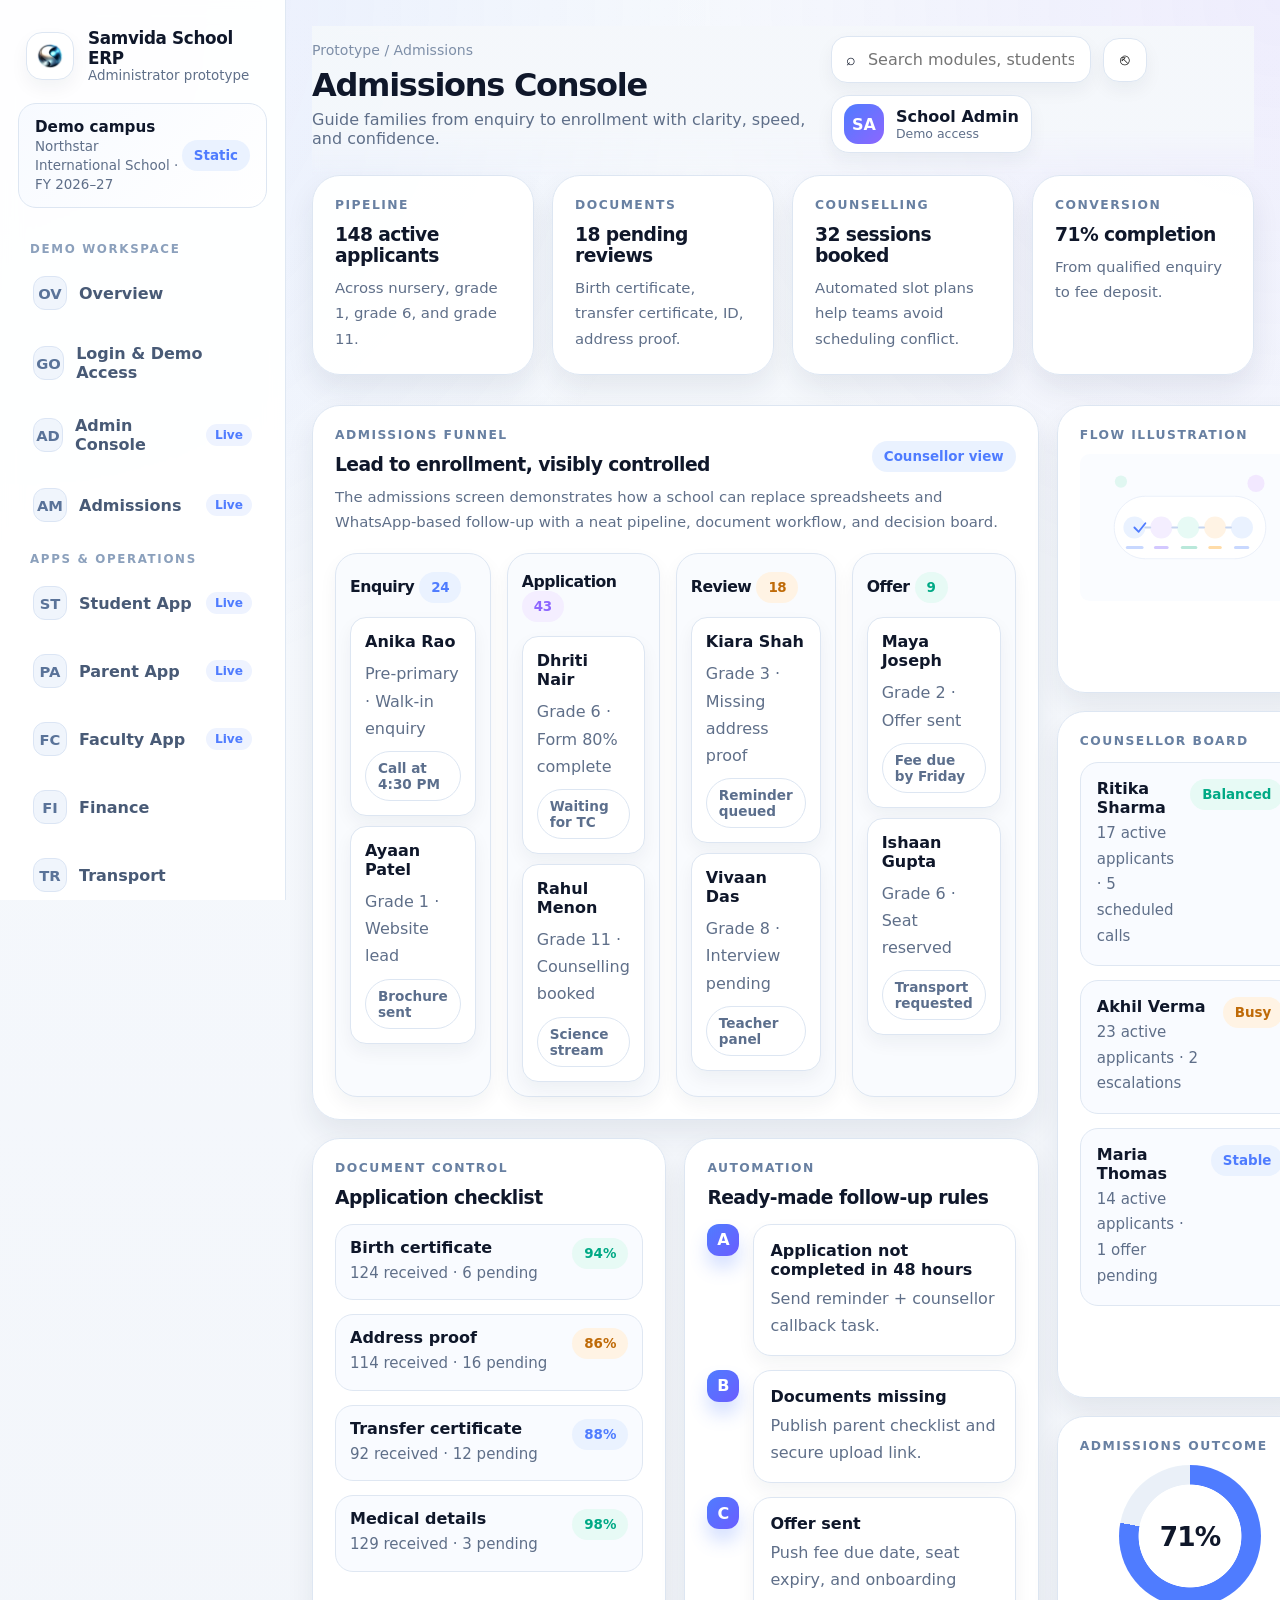
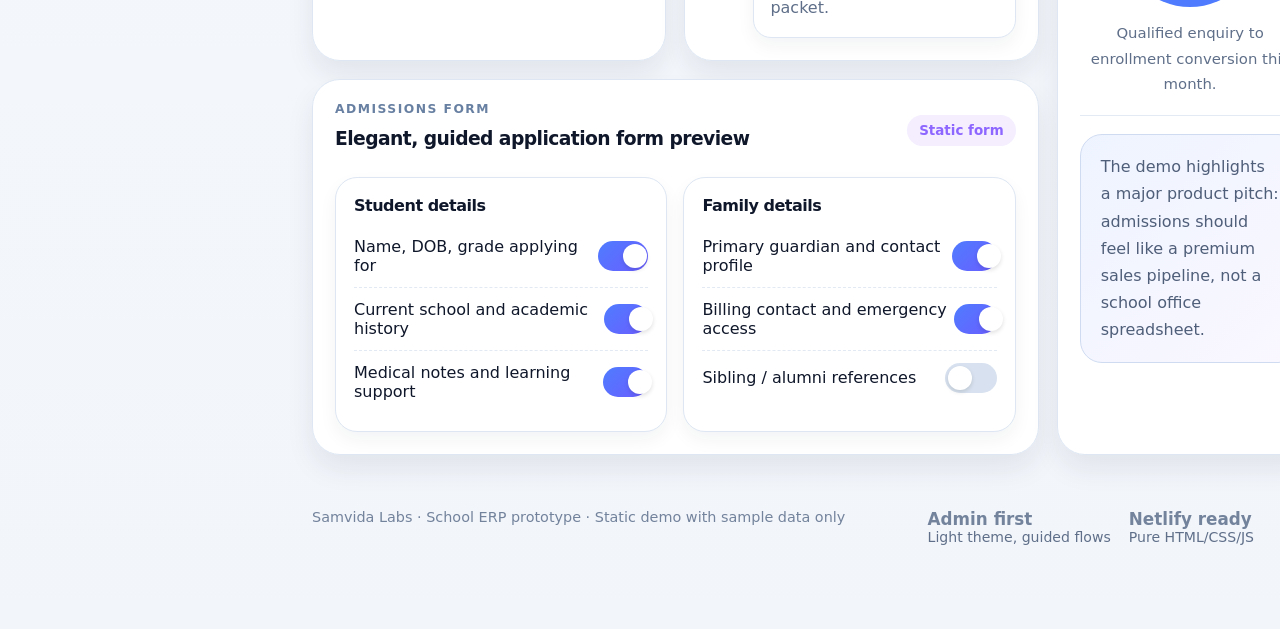
==== mgmt-erp/admissions/index.html @ dbdf5bf3 "Prototype Pilot" ====
<!doctype html>
<html lang="en">
<head>
  <meta charset="utf-8">
  <meta name="viewport" content="width=device-width,initial-scale=1">
  <title>Admissions Console · Samvida School ERP Cloud</title>
  <meta name="description" content="Static ERP prototype for school management by Samvida Labs.">
  <link rel="icon" href="../assets/img/samvida-logo.png">
  <link rel="stylesheet" href="../assets/css/styles.css">
</head>
<body>
  <div class="admin-shell">
    
    <aside class="sidebar">
      <a class="brand-lockup" href="../index.html">
        <img src="../assets/img/samvida-logo.png" alt="Samvida Labs logo">
        <div>
          <div class="brand-title">Samvida School ERP</div>
          <div class="brand-subtitle">Administrator prototype</div>
        </div>
      </a>
      <div class="workspace-switcher">
        <div>
          <strong>Demo campus</strong>
          <span>Northstar International School · FY 2026–27</span>
        </div>
        <span class="status blue">Static</span>
      </div>
      <div class="nav-label">Demo workspace</div><div class="nav-group"><a class="nav-link" href="../index.html" data-nav-path="/index.html">
                  <span style="display:flex;align-items:center;gap:12px"><span class="nav-icon">OV</span><span>Overview</span></span>
                  
                </a><a class="nav-link" href="../login/" data-nav-path="/login/">
                  <span style="display:flex;align-items:center;gap:12px"><span class="nav-icon">GO</span><span>Login & Demo Access</span></span>
                  
                </a><a class="nav-link" href="../console/" data-nav-path="/console/">
                  <span style="display:flex;align-items:center;gap:12px"><span class="nav-icon">AD</span><span>Admin Console</span></span>
                  <span class="nav-badge">Live</span>
                </a><a class="nav-link" href="../admissions/" data-nav-path="/admissions/">
                  <span style="display:flex;align-items:center;gap:12px"><span class="nav-icon">AM</span><span>Admissions</span></span>
                  <span class="nav-badge">Live</span>
                </a></div><div class="nav-label">Apps & operations</div><div class="nav-group"><a class="nav-link" href="../students/" data-nav-path="/students/">
                  <span style="display:flex;align-items:center;gap:12px"><span class="nav-icon">ST</span><span>Student App</span></span>
                  <span class="nav-badge">Live</span>
                </a><a class="nav-link" href="../parents/" data-nav-path="/parents/">
                  <span style="display:flex;align-items:center;gap:12px"><span class="nav-icon">PA</span><span>Parent App</span></span>
                  <span class="nav-badge">Live</span>
                </a><a class="nav-link" href="../faculty/" data-nav-path="/faculty/">
                  <span style="display:flex;align-items:center;gap:12px"><span class="nav-icon">FC</span><span>Faculty App</span></span>
                  <span class="nav-badge">Live</span>
                </a><a class="nav-link" href="../finance/" data-nav-path="/finance/">
                  <span style="display:flex;align-items:center;gap:12px"><span class="nav-icon">FI</span><span>Finance</span></span>
                  
                </a><a class="nav-link" href="../transport/" data-nav-path="/transport/">
                  <span style="display:flex;align-items:center;gap:12px"><span class="nav-icon">TR</span><span>Transport</span></span>
                  
                </a><a class="nav-link" href="../communications/" data-nav-path="/communications/">
                  <span style="display:flex;align-items:center;gap:12px"><span class="nav-icon">CM</span><span>Communications</span></span>
                  
                </a><a class="nav-link" href="../reports/" data-nav-path="/reports/">
                  <span style="display:flex;align-items:center;gap:12px"><span class="nav-icon">RP</span><span>Reports</span></span>
                  
                </a></div><div class="nav-label">Administration</div><div class="nav-group"><a class="nav-link" href="../settings/" data-nav-path="/settings/">
                  <span style="display:flex;align-items:center;gap:12px"><span class="nav-icon">CF</span><span>Settings</span></span>
                  
                </a><a class="nav-link" href="../fault-desk/" data-nav-path="/fault-desk/">
                  <span style="display:flex;align-items:center;gap:12px"><span class="nav-icon">FD</span><span>Fault Desk</span></span>
                  
                </a><a class="nav-link" href="../sitemap/" data-nav-path="/sitemap/">
                  <span style="display:flex;align-items:center;gap:12px"><span class="nav-icon">SM</span><span>Sitemap</span></span>
                  
                </a></div>
    </aside>
    
    <main class="main">
      
    <div class="toolbar">
      <div>
        <div class="breadcrumbs">Prototype / Admissions</div>
        <h1>Admissions Console</h1>
        <p>Guide families from enquiry to enrollment with clarity, speed, and confidence.</p>
      </div>
      <div class="toolbar-actions">
        <div class="search">
          <span>⌕</span>
          <input type="text" placeholder="Search modules, students, routes, settings…">
        </div>
        <button class="icon-btn" aria-label="Notifications">⎋</button>
        <div class="user-chip">
          <div class="avatar">SA</div>
          <div>
            <strong>School Admin</strong>
            <div class="xsmall muted">Demo access</div>
          </div>
        </div>
        </div>
    </div>
    
      
<section class="cards-4">
  <div class="card"><div class="eyebrow">Pipeline</div><h3>148 active applicants</h3><p class="note">Across nursery, grade 1, grade 6, and grade 11.</p></div>
  <div class="card purple"><div class="eyebrow">Documents</div><h3>18 pending reviews</h3><p class="note">Birth certificate, transfer certificate, ID, address proof.</p></div>
  <div class="card green"><div class="eyebrow">Counselling</div><h3>32 sessions booked</h3><p class="note">Automated slot plans help teams avoid scheduling conflict.</p></div>
  <div class="card amber"><div class="eyebrow">Conversion</div><h3>71% completion</h3><p class="note">From qualified enquiry to fee deposit.</p></div>
</section>

<section class="section layout-grid">
  <div class="stack">
    <div class="card">
      <div class="row">
        <div>
          <div class="eyebrow">Admissions funnel</div>
          <h3>Lead to enrollment, visibly controlled</h3>
        </div>
        <span class="status blue">Counsellor view</span>
      </div>
      <p class="note">The admissions screen demonstrates how a school can replace spreadsheets and WhatsApp-based follow-up with a neat pipeline, document workflow, and decision board.</p>
      <div class="kanban" style="margin-top:18px">
        <div class="kanban-col">
          <h4>Enquiry <span class="status blue">24</span></h4>
          <div class="kanban-card"><strong>Anika Rao</strong><p>Pre-primary · Walk-in enquiry</p><span class="chip">Call at 4:30 PM</span></div>
          <div class="kanban-card"><strong>Ayaan Patel</strong><p>Grade 1 · Website lead</p><span class="chip">Brochure sent</span></div>
        </div>
        <div class="kanban-col">
          <h4>Application <span class="status purple">43</span></h4>
          <div class="kanban-card"><strong>Dhriti Nair</strong><p>Grade 6 · Form 80% complete</p><span class="chip">Waiting for TC</span></div>
          <div class="kanban-card"><strong>Rahul Menon</strong><p>Grade 11 · Counselling booked</p><span class="chip">Science stream</span></div>
        </div>
        <div class="kanban-col">
          <h4>Review <span class="status amber">18</span></h4>
          <div class="kanban-card"><strong>Kiara Shah</strong><p>Grade 3 · Missing address proof</p><span class="chip">Reminder queued</span></div>
          <div class="kanban-card"><strong>Vivaan Das</strong><p>Grade 8 · Interview pending</p><span class="chip">Teacher panel</span></div>
        </div>
        <div class="kanban-col">
          <h4>Offer <span class="status green">9</span></h4>
          <div class="kanban-card"><strong>Maya Joseph</strong><p>Grade 2 · Offer sent</p><span class="chip">Fee due by Friday</span></div>
          <div class="kanban-card"><strong>Ishaan Gupta</strong><p>Grade 6 · Seat reserved</p><span class="chip">Transport requested</span></div>
        </div>
      </div>
    </div>

    <div class="cards-2">
      <div class="card">
        <div class="eyebrow">Document control</div>
        <h3>Application checklist</h3>
        <div class="list" style="margin-top:16px">
          <div class="list-item compact"><div><strong>Birth certificate</strong><p>124 received · 6 pending</p></div><span class="status green">94%</span></div>
          <div class="list-item compact"><div><strong>Address proof</strong><p>114 received · 16 pending</p></div><span class="status amber">86%</span></div>
          <div class="list-item compact"><div><strong>Transfer certificate</strong><p>92 received · 12 pending</p></div><span class="status blue">88%</span></div>
          <div class="list-item compact"><div><strong>Medical details</strong><p>129 received · 3 pending</p></div><span class="status green">98%</span></div>
        </div>
      </div>
      <div class="card green">
        <div class="eyebrow">Automation</div>
        <h3>Ready-made follow-up rules</h3>
        <div class="timeline" style="margin-top:16px">
          <div class="timeline-step"><div class="pin">A</div><div class="body"><strong>Application not completed in 48 hours</strong><p>Send reminder + counsellor callback task.</p></div></div>
          <div class="timeline-step"><div class="pin">B</div><div class="body"><strong>Documents missing</strong><p>Publish parent checklist and secure upload link.</p></div></div>
          <div class="timeline-step"><div class="pin">C</div><div class="body"><strong>Offer sent</strong><p>Push fee due date, seat expiry, and onboarding packet.</p></div></div>
        </div>
      </div>
    </div>

    <div class="card">
      <div class="row"><div><div class="eyebrow">Admissions form</div><h3>Elegant, guided application form preview</h3></div><span class="status purple">Static form</span></div>
      <div class="config-grid" style="margin-top:18px">
        <div class="config-card">
          <h4>Student details</h4>
          <div class="toggle-row"><span>Name, DOB, grade applying for</span><span class="toggle on"></span></div>
          <div class="toggle-row"><span>Current school and academic history</span><span class="toggle on"></span></div>
          <div class="toggle-row"><span>Medical notes and learning support</span><span class="toggle on"></span></div>
        </div>
        <div class="config-card">
          <h4>Family details</h4>
          <div class="toggle-row"><span>Primary guardian and contact profile</span><span class="toggle on"></span></div>
          <div class="toggle-row"><span>Billing contact and emergency access</span><span class="toggle on"></span></div>
          <div class="toggle-row"><span>Sibling / alumni references</span><span class="toggle"></span></div>
        </div>
      </div>
    </div>
  </div>

  <div class="right-stack">
    <div class="card">
      <div class="eyebrow">Flow illustration</div>
      <img src="../assets/img/admissions-flow.svg" alt="Admissions flow illustration">
    </div>
    <div class="card">
      <div class="eyebrow">Counsellor board</div>
      <div class="list" style="margin-top:14px">
        <div class="list-item"><div><strong>Ritika Sharma</strong><p>17 active applicants · 5 scheduled calls</p></div><span class="status green">Balanced</span></div>
        <div class="list-item"><div><strong>Akhil Verma</strong><p>23 active applicants · 2 escalations</p></div><span class="status amber">Busy</span></div>
        <div class="list-item"><div><strong>Maria Thomas</strong><p>14 active applicants · 1 offer pending</p></div><span class="status blue">Stable</span></div>
      </div>
    </div>
    <div class="card">
      <div class="eyebrow">Admissions outcome</div>
      <div class="ring"><div class="inner">71%</div></div>
      <p class="note" style="text-align:center;margin-top:14px">Qualified enquiry to enrollment conversion this month.</p>
      <div class="divider"></div>
      <div class="callout">The demo highlights a major product pitch: admissions should feel like a premium sales pipeline, not a school office spreadsheet.</div>
    </div>
  </div>
</section>

      <div class="footer">
        <div>Samvida Labs · School ERP prototype · Static demo with sample data only</div>
        <div class="inline-stats">
          <div class="inline-stat"><strong>Admin first</strong><span>Light theme, guided flows</span></div>
          <div class="inline-stat"><strong>Netlify ready</strong><span>Pure HTML/CSS/JS</span></div>
        </div>
      </div>
    </main>
  </div>
  <script src="../assets/js/app.js"></script>
</body>
</html>
---- mgmt-erp/assets/css/styles.css ----
:root{
  --bg: #f4f7fb;
  --panel: rgba(255,255,255,0.94);
  --panel-solid: #ffffff;
  --panel-alt: #f8fbff;
  --text: #0f172a;
  --muted: #5f6f89;
  --line: #dde6f2;
  --line-strong: #cfd9e7;
  --blue: #4f7cff;
  --blue-soft: #eaf2ff;
  --violet: #8d66ff;
  --violet-soft: #f4eeff;
  --teal: #00a985;
  --teal-soft: #e7faf5;
  --amber: #f59e0b;
  --amber-soft: #fff3e4;
  --rose: #f43f5e;
  --rose-soft: #ffe7ee;
  --shadow-lg: 0 24px 56px rgba(23,36,66,0.12);
  --shadow-md: 0 14px 28px rgba(23,36,66,0.08);
  --shadow-sm: 0 8px 18px rgba(23,36,66,0.05);
  --radius-xl: 28px;
  --radius-lg: 22px;
  --radius-md: 16px;
  --radius-sm: 12px;
  --max: 1440px;
  --sidebar: 286px;
}

*{box-sizing:border-box}
html{scroll-behavior:smooth}
body{
  margin:0;
  font-family: Inter, ui-sans-serif, system-ui, -apple-system, BlinkMacSystemFont, "Segoe UI", sans-serif;
  background:
    radial-gradient(circle at top left, rgba(79,124,255,0.10), transparent 28%),
    radial-gradient(circle at top right, rgba(141,102,255,0.08), transparent 24%),
    linear-gradient(180deg, #f6f9fd 0%, #f2f5fa 100%);
  color: var(--text);
  min-height:100vh;
}
a{color:inherit;text-decoration:none}
img{max-width:100%;display:block}
button,input,select,textarea{font:inherit}
button{cursor:pointer}

.demo-badge{
  display:inline-flex;align-items:center;gap:10px;padding:10px 16px;border-radius:999px;
  background:rgba(255,255,255,0.74); border:1px solid rgba(207,217,231,0.8); color:var(--muted);
  box-shadow: var(--shadow-sm); backdrop-filter: blur(8px);
}
.demo-badge .dot{width:10px;height:10px;border-radius:999px;background:linear-gradient(135deg,var(--teal),#55d3b7);box-shadow:0 0 0 6px rgba(0,169,133,0.12)}

.page-wrap{max-width:var(--max);margin:0 auto;padding:32px 26px 80px}
.page-wrap.narrow{max-width:1180px}
.top-nav{
  display:flex; align-items:center; justify-content:space-between; gap:20px; padding:16px 0 28px;
}
.brand-lockup{display:flex;align-items:center;gap:14px}
.brand-lockup img{width:52px;height:52px;object-fit:contain;border-radius:16px;background:white;padding:8px;box-shadow:var(--shadow-sm);border:1px solid var(--line)}
.brand-title{font-size:1.05rem;font-weight:800;letter-spacing:-0.02em}
.brand-subtitle{font-size:0.84rem;color:var(--muted)}
.top-actions{display:flex;align-items:center;gap:12px;flex-wrap:wrap}
.pill-link{
  padding:11px 16px;border-radius:999px;background:rgba(255,255,255,0.84);
  border:1px solid var(--line); color:var(--muted); font-weight:600; transition:all .2s ease;
}
.pill-link:hover{border-color:#bed0ee; color:var(--text); transform:translateY(-1px)}
.cta{
  padding:12px 18px;border-radius:999px;border:none;color:white;font-weight:700;
  background:linear-gradient(135deg,var(--blue),#6a5cff); box-shadow:0 14px 28px rgba(79,124,255,0.26);
}
.cta.alt{background:white;color:var(--text);border:1px solid var(--line);box-shadow:none}
.cta.soft{background:linear-gradient(135deg,#eaf2ff,#f4eeff);color:var(--text);box-shadow:none;border:1px solid #d8e1ef}
.cta:hover{transform:translateY(-1px)}

.hero-grid{display:grid;grid-template-columns:1.1fr .9fr;gap:28px;align-items:stretch}
.hero-card{
  background:linear-gradient(180deg, rgba(255,255,255,0.98), rgba(248,251,255,0.96));
  border:1px solid rgba(221,230,242,0.92); border-radius:36px; box-shadow:var(--shadow-lg); padding:34px;
  position:relative; overflow:hidden;
}
.hero-card::after{
  content:""; position:absolute; inset:auto -80px -80px auto; width:220px; height:220px; border-radius:999px;
  background:radial-gradient(circle, rgba(79,124,255,0.10), transparent 70%);
}
.hero-card h1{font-size:clamp(2.15rem,4vw,4rem); line-height:1.02; margin:16px 0 18px; letter-spacing:-0.045em}
.hero-card p{font-size:1.08rem; line-height:1.72; color:#40506b; max-width:64ch; margin:0 0 22px}
.hero-meta{display:flex; gap:12px; flex-wrap:wrap; margin-bottom:22px}
.tag{display:inline-flex; align-items:center; gap:9px; padding:10px 14px; border-radius:999px; background:#f8fbff; border:1px solid #dde6f4; color:#47617d; font-weight:600}
.tag::before{content:"";width:8px;height:8px;border-radius:999px;background:linear-gradient(135deg,var(--blue),var(--violet))}
.hero-stats{display:grid; grid-template-columns:repeat(3,1fr); gap:14px; margin-top:24px}
.metric{
  background:white; border:1px solid var(--line); border-radius:20px; padding:18px 18px 16px; box-shadow:var(--shadow-sm)
}
.metric .value{font-size:1.75rem;font-weight:800;letter-spacing:-0.03em}
.metric .label{font-size:0.92rem;color:var(--muted); margin-top:6px}
.metric .delta{font-size:0.8rem; color:#2d6a4f; margin-top:10px; font-weight:700}

.illustration-card{
  background:linear-gradient(180deg, rgba(255,255,255,0.98), rgba(248,251,255,0.96));
  border:1px solid rgba(221,230,242,0.92); border-radius:36px; box-shadow:var(--shadow-lg); padding:24px;
  display:flex; flex-direction:column; gap:18px;
}
.soft-note{
  padding:16px 18px; border-radius:20px; background:linear-gradient(135deg,#f8fbff,#ffffff);
  border:1px solid var(--line); color:#4d5f7c; line-height:1.65;
}

.section{margin-top:30px}
.section-title-row{display:flex;align-items:end;justify-content:space-between;gap:20px;margin-bottom:16px;flex-wrap:wrap}
.section-title{font-size:1.55rem;font-weight:800;letter-spacing:-0.03em;margin:0}
.section-copy{max-width:62ch;color:var(--muted);line-height:1.7}

.cards-3{display:grid;grid-template-columns:repeat(3,1fr);gap:18px}
.cards-4{display:grid;grid-template-columns:repeat(4,1fr);gap:18px}
.cards-2{display:grid;grid-template-columns:repeat(2,1fr);gap:18px}
.stack{display:grid;gap:18px}
.card{
  background:var(--panel); border:1px solid var(--line); border-radius:var(--radius-xl); box-shadow:var(--shadow-md); padding:22px; position:relative;
}
.card.flat{box-shadow:none}
.card h3,.card h4{margin:0 0 10px; letter-spacing:-0.03em}
.card p{margin:0; color:var(--muted); line-height:1.7}
.card .eyebrow{font-size:.77rem;text-transform:uppercase;letter-spacing:.12em;font-weight:800;color:#6880a2;margin-bottom:12px}
.card .row{display:flex;justify-content:space-between;gap:14px;align-items:center}
.card .icon-chip{
  width:46px;height:46px;border-radius:16px;display:grid;place-items:center;font-weight:800;color:white;
  background:linear-gradient(135deg,var(--blue),#6b5dff); box-shadow: 0 12px 20px rgba(79,124,255,.22);
}
.card.purple .icon-chip{background:linear-gradient(135deg,var(--violet),#6850ff)}
.card.green .icon-chip{background:linear-gradient(135deg,var(--teal),#23c0a0)}
.card.amber .icon-chip{background:linear-gradient(135deg,var(--amber),#f97316)}

.kpi-grid{display:grid;grid-template-columns:repeat(4,1fr);gap:16px}
.kpi-card{
  background:white;border:1px solid var(--line);border-radius:22px;padding:18px;box-shadow:var(--shadow-sm)
}
.kpi-card strong{display:block;font-size:1.65rem;letter-spacing:-0.03em}
.kpi-card span{display:block;color:var(--muted);margin-top:8px}
.mini-progress{margin-top:12px;height:8px;background:#edf3fa;border-radius:999px;overflow:hidden}
.mini-progress b{display:block;height:100%;border-radius:999px;background:linear-gradient(135deg,var(--blue),#7a6bff)}

.problem-solution{
  display:grid;grid-template-columns:repeat(2,1fr);gap:18px
}
.problem{
  display:flex; gap:14px; align-items:flex-start; background:white; border:1px solid var(--line); border-radius:22px; padding:18px; box-shadow:var(--shadow-sm)
}
.problem .problem-icon{
  min-width:42px; height:42px; border-radius:14px; display:grid; place-items:center; background:#fff1f4; color:var(--rose); font-weight:900
}
.problem .solution-icon{
  min-width:42px;height:42px;border-radius:14px;display:grid;place-items:center;background:var(--blue-soft);color:var(--blue);font-weight:900
}
.problem b{display:block;margin-bottom:6px;font-size:1rem;letter-spacing:-0.02em}
.problem p{margin:0;color:var(--muted);line-height:1.65}

.admin-shell{
  display:grid; grid-template-columns: var(--sidebar) minmax(0,1fr); min-height:100vh;
}
.sidebar{
  position:sticky; top:0; align-self:start; height:100vh; padding:22px 18px; background:rgba(255,255,255,0.94); border-right:1px solid rgba(221,230,242,0.92); backdrop-filter:blur(10px);
  overflow:auto;
}
.sidebar .brand-lockup{padding:6px 8px 20px}
.sidebar .brand-lockup img{width:48px;height:48px}
.workspace-switcher{
  display:flex; align-items:center; justify-content:space-between; padding:14px 16px; border-radius:18px; background:linear-gradient(135deg,#f7faff,#ffffff); border:1px solid var(--line); margin-bottom:18px;
}
.workspace-switcher strong{display:block;font-size:.95rem}
.workspace-switcher span{font-size:.84rem;color:var(--muted)}
.nav-group{display:grid;gap:6px}
.nav-label{
  font-size:0.74rem; text-transform:uppercase; letter-spacing:.14em; font-weight:800; color:#8ba0bc;
  padding:16px 12px 6px;
}
.nav-link{
  display:flex; align-items:center; justify-content:space-between; gap:14px;
  padding:13px 14px; border-radius:16px; color:#485a76; font-weight:600; border:1px solid transparent; transition:all .2s ease;
}
.nav-link:hover{background:#f8fbff; border-color:#dfe7f4; color:var(--text)}
.nav-link.active{background:linear-gradient(135deg,#eef4ff,#faf7ff); border-color:#cfdbf1; color:var(--text); box-shadow:var(--shadow-sm)}
.nav-link .nav-icon{
  width:34px;height:34px;border-radius:12px;display:grid;place-items:center;background:#f0f5fc;border:1px solid #dbe5f4;font-size:.92rem;font-weight:800;color:#5a7399
}
.nav-link.active .nav-icon{background:white;border-color:#cad8ef;color:#3f5c91}
.nav-link .nav-badge{font-size:.76rem;padding:4px 9px;border-radius:999px;background:#eef3ff;color:#4f7cff;font-weight:800}

.main{
  padding:26px 26px 72px;
}
.toolbar{
  position:sticky;top:0;z-index:10;display:flex;justify-content:space-between;gap:18px;align-items:center; padding:10px 0 22px; background:linear-gradient(180deg, rgba(244,247,251,.95) 70%, rgba(244,247,251,0));
  backdrop-filter:blur(4px);
}
.toolbar h1{margin:0;font-size:2rem;letter-spacing:-0.04em}
.toolbar p{margin:6px 0 0;color:var(--muted)}
.toolbar-actions{display:flex;align-items:center;gap:12px;flex-wrap:wrap}
.search{
  display:flex;align-items:center;gap:10px;padding:12px 14px;border-radius:16px;background:white;border:1px solid var(--line);min-width:260px;box-shadow:var(--shadow-sm)
}
.search input{border:none;outline:none;background:transparent;width:100%;color:var(--text)}
.icon-btn{
  width:44px;height:44px;border-radius:16px;border:1px solid var(--line);background:white;display:grid;place-items:center;box-shadow:var(--shadow-sm)
}
.user-chip{
  display:flex;align-items:center;gap:12px;padding:8px 12px;border-radius:18px;border:1px solid var(--line);background:white;box-shadow:var(--shadow-sm)
}
.avatar{
  width:40px;height:40px;border-radius:14px;display:grid;place-items:center;font-weight:800;color:white;background:linear-gradient(135deg,var(--blue),#8d66ff)
}
.breadcrumbs{font-size:.88rem;color:#7e8fa8;margin-bottom:8px}
.breadcrumbs a{color:#5a7399}
.layout-grid{display:grid;grid-template-columns:1.35fr .95fr;gap:18px}
.right-stack{display:grid;gap:18px}
.stat-strip{display:grid;grid-template-columns:repeat(4,1fr);gap:14px}

.status{
  display:inline-flex;align-items:center;gap:8px;padding:8px 12px;border-radius:999px;font-size:.84rem;font-weight:700
}
.status.blue{background:var(--blue-soft);color:var(--blue)}
.status.green{background:var(--teal-soft);color:var(--teal)}
.status.amber{background:var(--amber-soft);color:#bf6a07}
.status.purple{background:var(--violet-soft);color:var(--violet)}
.status.rose{background:var(--rose-soft);color:var(--rose)}

.list{display:grid;gap:14px}
.list-item{
  display:flex;align-items:flex-start;justify-content:space-between;gap:16px;padding:16px;border-radius:18px;background:#f9fbff;border:1px solid #dfe7f2
}
.list-item.compact{padding:13px 14px}
.list-item strong{display:block;margin-bottom:4px}
.list-item p{margin:0;color:var(--muted);font-size:.94rem}
.muted{color:var(--muted)}
.note{font-size:.93rem;color:var(--muted)}
.small{font-size:.86rem}
.xsmall{font-size:.78rem}

.table-wrap{overflow:auto;border-radius:22px;border:1px solid var(--line);box-shadow:var(--shadow-sm);background:white}
.table{width:100%;border-collapse:collapse;min-width:760px}
.table th,.table td{padding:14px 16px;border-bottom:1px solid #edf2f8;text-align:left}
.table th{font-size:.82rem;text-transform:uppercase;letter-spacing:.08em;color:#8092ab;background:#f9fbfe}
.table tbody tr:hover{background:#fbfdff}
.table td{color:#31445d}

.timeline{display:grid;gap:14px}
.timeline-step{
  display:grid;grid-template-columns:32px 1fr;gap:14px;align-items:flex-start
}
.timeline-step .pin{
  width:32px;height:32px;border-radius:12px;display:grid;place-items:center;background:linear-gradient(135deg,var(--blue),#6b5dff);color:white;font-weight:900;box-shadow:0 12px 18px rgba(79,124,255,.24)
}
.timeline-step .body{
  border:1px solid var(--line);border-radius:18px;background:white;padding:16px;box-shadow:var(--shadow-sm)
}
.timeline-step .body strong{display:block;margin-bottom:6px}
.timeline-step .body p{margin:0;color:var(--muted)}

.kanban{display:grid;grid-template-columns:repeat(4,1fr);gap:16px}
.kanban-col{
  background:#f9fbfe;border:1px solid var(--line);border-radius:22px;padding:14px;box-shadow:var(--shadow-sm)
}
.kanban-col h4{margin:4px 0 14px;font-size:.98rem}
.kanban-card{
  padding:14px;border-radius:16px;background:white;border:1px solid var(--line);box-shadow:var(--shadow-sm);display:grid;gap:9px;margin-bottom:10px
}
.kanban-card:last-child{margin-bottom:0}

.app-preview{
  display:grid;grid-template-columns:.75fr 1.25fr;gap:18px;align-items:center
}
.mobile-frame{
  background:linear-gradient(180deg,#0f172a,#1e293b);padding:18px;border-radius:42px;box-shadow:var(--shadow-lg);max-width:320px;margin:0 auto
}
.mobile-screen{background:#fff;border-radius:28px;padding:14px;min-height:580px}
.mobile-screen .screen-card{background:#f8fbff;border:1px solid var(--line);border-radius:20px;padding:16px;margin-bottom:12px}
.mobile-screen .screen-card:last-child{margin-bottom:0}
.mobile-header{display:flex;align-items:center;justify-content:space-between;margin-bottom:12px}
.app-grid{display:grid;grid-template-columns:repeat(2,1fr);gap:12px}
.app-tile{
  background:white;border:1px solid var(--line);border-radius:18px;padding:14px;box-shadow:var(--shadow-sm)
}
.app-tile strong{display:block;margin-bottom:6px}
.app-tile p{font-size:.9rem;color:var(--muted);line-height:1.5}

.tabs{display:flex;gap:10px;flex-wrap:wrap}
.tab-btn{
  padding:10px 14px;border-radius:999px;border:1px solid var(--line);background:white;font-weight:700;color:#51627e
}
.tab-btn.active{background:linear-gradient(135deg,#eef4ff,#faf7ff);color:var(--text);border-color:#cad7ef}
.tab-panel{display:none;margin-top:18px}
.tab-panel.active{display:block}

.config-grid{display:grid;grid-template-columns:repeat(2,1fr);gap:16px}
.config-card{
  padding:18px;border-radius:22px;background:white;border:1px solid var(--line);box-shadow:var(--shadow-sm)
}
.toggle-row{display:flex;justify-content:space-between;align-items:center;padding:12px 0;border-bottom:1px dashed #e2e9f3}
.toggle-row:last-child{border-bottom:none}
.toggle{
  width:52px;height:30px;border-radius:999px;background:#d7e1ef;position:relative
}
.toggle::after{
  content:"";width:24px;height:24px;border-radius:999px;background:white;position:absolute;top:3px;left:3px;box-shadow:0 2px 4px rgba(0,0,0,.12)
}
.toggle.on{background:linear-gradient(135deg,var(--blue),#6b5dff)}
.toggle.on::after{left:25px}

.chart-bars{display:grid;grid-template-columns:repeat(7,1fr);gap:12px;align-items:end;height:210px}
.chart-bars .bar{
  border-radius:18px 18px 8px 8px;background:linear-gradient(180deg,#6f97ff,#4f7cff);position:relative;box-shadow:0 12px 18px rgba(79,124,255,.18)
}
.chart-bars .bar::after{
  content:attr(data-label); position:absolute; left:50%; transform:translateX(-50%); bottom:-30px; font-size:.82rem; color:#7386a2
}
.chart-legend{display:flex;gap:12px;flex-wrap:wrap;margin-top:22px}
.chart-legend span{display:inline-flex;align-items:center;gap:8px;color:var(--muted)}
.chart-legend i{width:12px;height:12px;border-radius:4px;display:inline-block;background:linear-gradient(180deg,#6f97ff,#4f7cff)}

.ring{
  width:142px;height:142px;border-radius:999px;background:
    radial-gradient(circle closest-side, white 72%, transparent 73% 100%),
    conic-gradient(var(--blue) 0 78%, #eaf0f8 78% 100%);
  display:grid;place-items:center;margin:0 auto
}
.ring .inner{font-size:1.65rem;font-weight:800;letter-spacing:-0.03em}
.divider{height:1px;background:#e3eaf4;margin:18px 0}
.callout{
  border-radius:22px;background:linear-gradient(135deg,#eef4ff,#faf7ff);border:1px solid #cfdbf1;padding:18px 20px;line-height:1.7;color:#4f5e79
}
.mosaic{
  display:grid;grid-template-columns:2fr 1fr;gap:18px
}
.mosaic .stack{gap:18px}
.badge-row{display:flex;gap:10px;flex-wrap:wrap}
.simple-list{margin:0;padding-left:18px;color:var(--muted);line-height:1.8}
.feature-list{display:grid;gap:10px;margin-top:14px}
.feature-list .feature{display:flex;gap:10px;align-items:flex-start}
.feature .tick{
  width:24px;height:24px;border-radius:8px;background:var(--blue-soft);color:var(--blue);display:grid;place-items:center;font-weight:900;flex:0 0 auto
}
.inline-stats{display:flex;gap:18px;flex-wrap:wrap}
.inline-stat strong{display:block;font-size:1.05rem}
.inline-stat span{display:block;color:var(--muted);font-size:.88rem}

.footer{
  margin-top:34px;padding:20px 0 12px;color:#73839c;font-size:.9rem;display:flex;justify-content:space-between;gap:20px;flex-wrap:wrap
}
.sitemap-links{display:grid;grid-template-columns:repeat(3,1fr);gap:16px}
.sitemap-links .group{background:white;border:1px solid var(--line);border-radius:20px;padding:18px;box-shadow:var(--shadow-sm)}
.sitemap-links ul{margin:12px 0 0;padding-left:18px;color:var(--muted);line-height:1.8}

.login-layout{
  min-height:100vh; display:grid; grid-template-columns:1.05fr .95fr;
}
.login-side{
  padding:42px; display:flex; flex-direction:column; justify-content:space-between;
}
.login-panel{
  min-height:100vh; padding:42px; display:flex; align-items:center; justify-content:center;
}
.login-card{
  width:min(540px, 100%); background:rgba(255,255,255,0.96); border:1px solid var(--line); border-radius:34px; box-shadow:var(--shadow-lg); padding:32px;
}
.input{
  width:100%; padding:14px 16px; border-radius:16px; border:1px solid var(--line); background:#fbfdff; color:var(--text); outline:none;
}
.form-grid{display:grid;gap:14px}
.role-grid{display:grid;grid-template-columns:repeat(2,1fr);gap:14px}
.role-card{
  border:1px solid var(--line); background:#f9fbff; border-radius:20px; padding:18px; cursor:pointer; transition:all .2s ease
}
.role-card:hover,.role-card.selected{border-color:#bfd0ee; background:white; transform:translateY(-1px); box-shadow:var(--shadow-sm)}
.role-card strong{display:block;margin-bottom:6px}
.credentials{
  border:1px dashed #cad8ed; border-radius:22px; padding:16px; background:#fbfdff; margin-top:18px
}
.credentials code{display:block;margin-top:6px;color:#395279;font-weight:700}
.flow-grid{display:grid;grid-template-columns:repeat(3,1fr);gap:16px}
.flow-card{background:white;border:1px solid var(--line);border-radius:20px;padding:18px;box-shadow:var(--shadow-sm)}
.flow-card strong{display:block;margin-bottom:10px}

.notice{
  padding:13px 15px; border-radius:16px; background:#fff9ee; border:1px solid #ffe0ac; color:#965b00
}
.success{
  padding:13px 15px; border-radius:16px; background:#effcf8; border:1px solid #bae8d9; color:#0a7158
}
.chips{display:flex; gap:10px; flex-wrap:wrap}
.chip{
  padding:8px 12px; border-radius:999px; border:1px solid var(--line); background:white; color:#5c6f8d; font-weight:700; font-size:.85rem
}
.mono{font-family: ui-monospace, SFMono-Regular, Menlo, Consolas, monospace}
.mobile-only{display:none}
.desktop-only{display:block}

@media (max-width: 1200px){
  .hero-grid,.mosaic,.layout-grid,.cards-4,.cards-3,.cards-2,.kpi-grid,.problem-solution,.config-grid,.kanban,.app-preview,.sitemap-links,.flow-grid{grid-template-columns:1fr 1fr}
  .hero-stats,.stat-strip{grid-template-columns:repeat(2,1fr)}
  .admin-shell{grid-template-columns:90px 1fr}
  .sidebar .brand-title,.sidebar .brand-subtitle,.sidebar .workspace-switcher span,.sidebar .nav-label,.sidebar .nav-link span,.sidebar .nav-badge{display:none}
  .sidebar .brand-lockup{justify-content:center}
  .workspace-switcher{padding:12px;justify-content:center}
  .nav-link{justify-content:center;padding:12px}
}
@media (max-width: 900px){
  .hero-grid,.mosaic,.layout-grid,.app-preview,.sitemap-links,.flow-grid,.cards-4,.cards-3,.cards-2,.kpi-grid,.problem-solution,.config-grid,.kanban,.login-layout{grid-template-columns:1fr}
  .hero-stats,.stat-strip{grid-template-columns:1fr 1fr}
  .admin-shell{grid-template-columns:1fr}
  .sidebar{position:relative;height:auto;border-right:none;border-bottom:1px solid var(--line)}
  .main{padding:20px}
  .toolbar{position:relative}
  .top-nav{padding-bottom:20px}
  .login-side,.login-panel{padding:28px}
}
@media (max-width: 640px){
  .page-wrap{padding:22px 18px 64px}
  .hero-card,.illustration-card,.login-card,.card{padding:20px}
  .hero-card h1{font-size:2.1rem}
  .toolbar h1{font-size:1.7rem}
  .search{min-width:0;width:100%}
  .toolbar,.top-nav,.footer,.section-title-row,.toolbar-actions{align-items:flex-start}
  .role-grid,.hero-stats,.stat-strip{grid-template-columns:1fr}
  .mobile-only{display:block}
  .desktop-only{display:none}
}
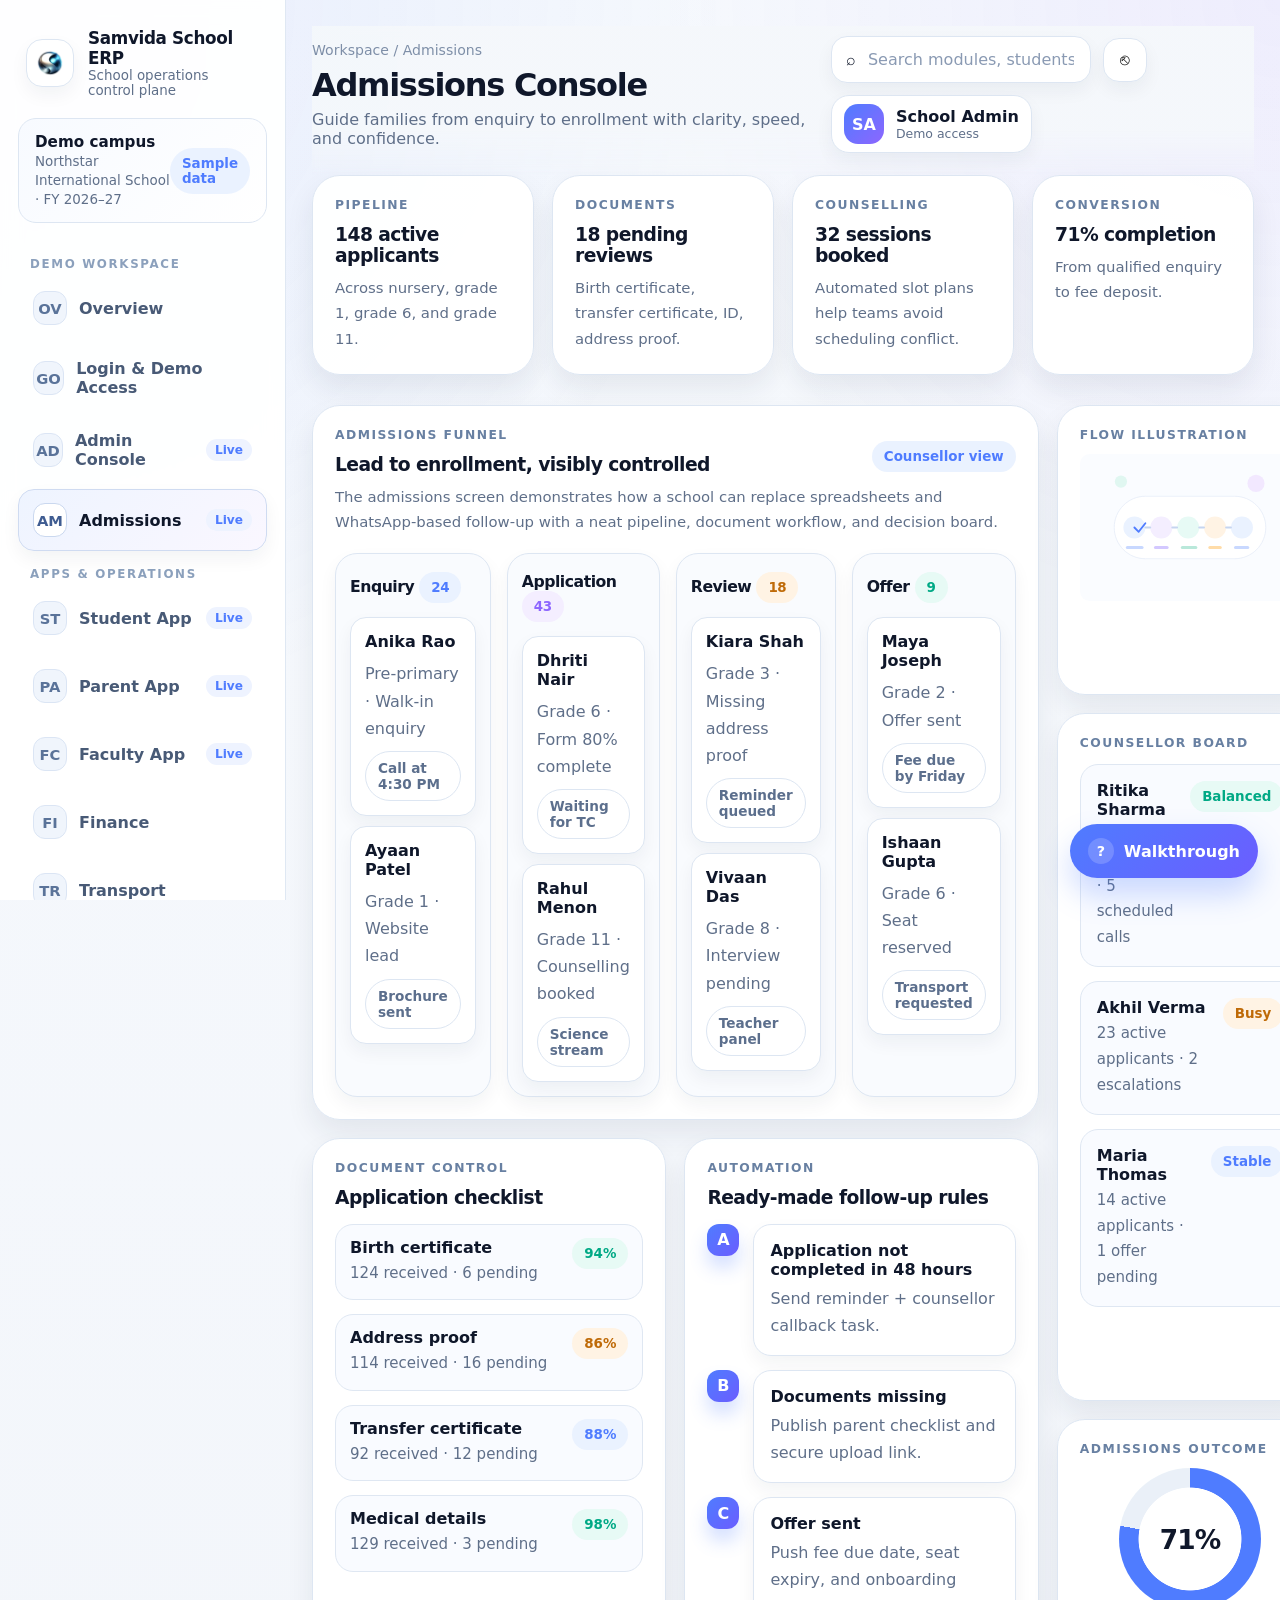
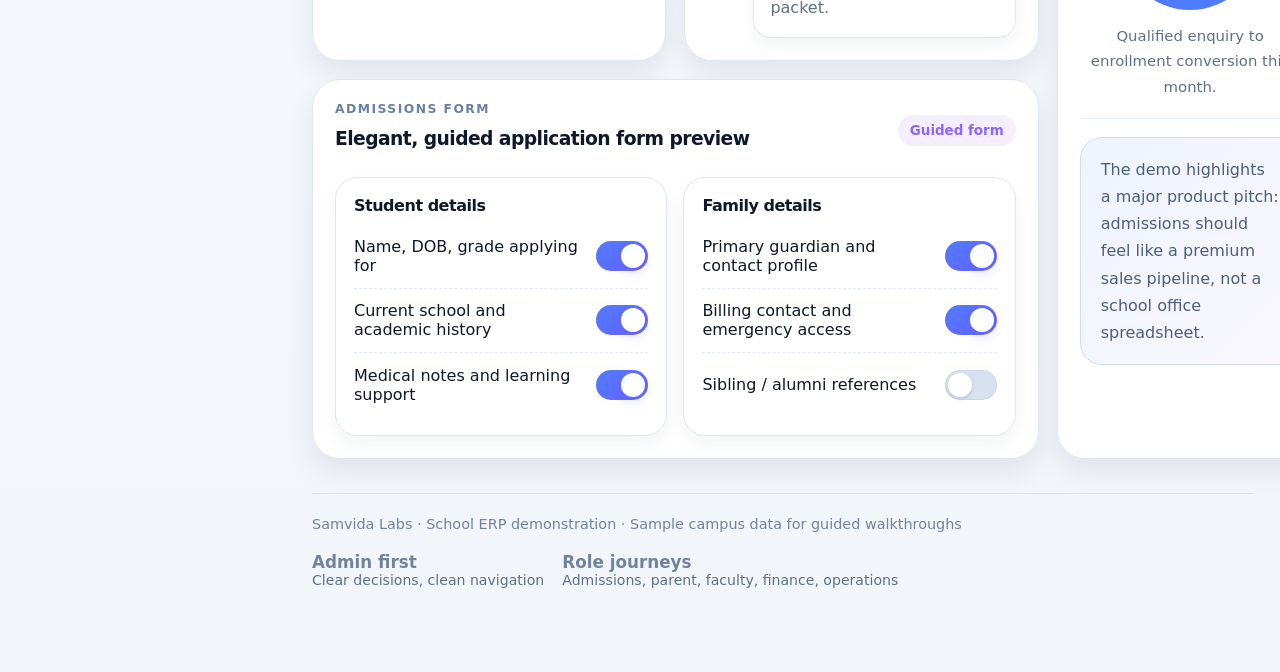
==== commit 64643d77: "Updated POC" ====
--- a/mgmt-erp/admissions/index.html
+++ b/mgmt-erp/admissions/index.html
@@ -1,216 +1,198 @@
-<!doctype html>
+<!DOCTYPE html>
+
 <html lang="en">
 <head>
-  <meta charset="utf-8">
-  <meta name="viewport" content="width=device-width,initial-scale=1">
-  <title>Admissions Console · Samvida School ERP Cloud</title>
-  <meta name="description" content="Static ERP prototype for school management by Samvida Labs.">
-  <link rel="icon" href="../assets/img/samvida-logo.png">
-  <link rel="stylesheet" href="../assets/css/styles.css">
+<meta charset="utf-8"/>
+<meta content="width=device-width,initial-scale=1" name="viewport"/>
+<title>Admissions Console · Samvida School ERP Cloud</title>
+<meta content="Elegant school ERP demonstration for admissions, academics, parent engagement, finance, transport, and operations." name="description"/>
+<link href="../assets/img/samvida-logo.png" rel="icon"/>
+<link href="../assets/css/styles.css" rel="stylesheet"/>
 </head>
-<body>
-  <div class="admin-shell">
-    
-    <aside class="sidebar">
-      <a class="brand-lockup" href="../index.html">
-        <img src="../assets/img/samvida-logo.png" alt="Samvida Labs logo">
-        <div>
-          <div class="brand-title">Samvida School ERP</div>
-          <div class="brand-subtitle">Administrator prototype</div>
-        </div>
-      </a>
-      <div class="workspace-switcher">
-        <div>
-          <strong>Demo campus</strong>
-          <span>Northstar International School · FY 2026–27</span>
-        </div>
-        <span class="status blue">Static</span>
-      </div>
-      <div class="nav-label">Demo workspace</div><div class="nav-group"><a class="nav-link" href="../index.html" data-nav-path="/index.html">
-                  <span style="display:flex;align-items:center;gap:12px"><span class="nav-icon">OV</span><span>Overview</span></span>
-                  
-                </a><a class="nav-link" href="../login/" data-nav-path="/login/">
-                  <span style="display:flex;align-items:center;gap:12px"><span class="nav-icon">GO</span><span>Login & Demo Access</span></span>
-                  
-                </a><a class="nav-link" href="../console/" data-nav-path="/console/">
-                  <span style="display:flex;align-items:center;gap:12px"><span class="nav-icon">AD</span><span>Admin Console</span></span>
-                  <span class="nav-badge">Live</span>
-                </a><a class="nav-link" href="../admissions/" data-nav-path="/admissions/">
-                  <span style="display:flex;align-items:center;gap:12px"><span class="nav-icon">AM</span><span>Admissions</span></span>
-                  <span class="nav-badge">Live</span>
-                </a></div><div class="nav-label">Apps & operations</div><div class="nav-group"><a class="nav-link" href="../students/" data-nav-path="/students/">
-                  <span style="display:flex;align-items:center;gap:12px"><span class="nav-icon">ST</span><span>Student App</span></span>
-                  <span class="nav-badge">Live</span>
-                </a><a class="nav-link" href="../parents/" data-nav-path="/parents/">
-                  <span style="display:flex;align-items:center;gap:12px"><span class="nav-icon">PA</span><span>Parent App</span></span>
-                  <span class="nav-badge">Live</span>
-                </a><a class="nav-link" href="../faculty/" data-nav-path="/faculty/">
-                  <span style="display:flex;align-items:center;gap:12px"><span class="nav-icon">FC</span><span>Faculty App</span></span>
-                  <span class="nav-badge">Live</span>
-                </a><a class="nav-link" href="../finance/" data-nav-path="/finance/">
-                  <span style="display:flex;align-items:center;gap:12px"><span class="nav-icon">FI</span><span>Finance</span></span>
-                  
-                </a><a class="nav-link" href="../transport/" data-nav-path="/transport/">
-                  <span style="display:flex;align-items:center;gap:12px"><span class="nav-icon">TR</span><span>Transport</span></span>
-                  
-                </a><a class="nav-link" href="../communications/" data-nav-path="/communications/">
-                  <span style="display:flex;align-items:center;gap:12px"><span class="nav-icon">CM</span><span>Communications</span></span>
-                  
-                </a><a class="nav-link" href="../reports/" data-nav-path="/reports/">
-                  <span style="display:flex;align-items:center;gap:12px"><span class="nav-icon">RP</span><span>Reports</span></span>
-                  
-                </a></div><div class="nav-label">Administration</div><div class="nav-group"><a class="nav-link" href="../settings/" data-nav-path="/settings/">
-                  <span style="display:flex;align-items:center;gap:12px"><span class="nav-icon">CF</span><span>Settings</span></span>
-                  
-                </a><a class="nav-link" href="../fault-desk/" data-nav-path="/fault-desk/">
-                  <span style="display:flex;align-items:center;gap:12px"><span class="nav-icon">FD</span><span>Fault Desk</span></span>
-                  
-                </a><a class="nav-link" href="../sitemap/" data-nav-path="/sitemap/">
-                  <span style="display:flex;align-items:center;gap:12px"><span class="nav-icon">SM</span><span>Sitemap</span></span>
-                  
-                </a></div>
-    </aside>
-    
-    <main class="main">
-      
-    <div class="toolbar">
-      <div>
-        <div class="breadcrumbs">Prototype / Admissions</div>
-        <h1>Admissions Console</h1>
-        <p>Guide families from enquiry to enrollment with clarity, speed, and confidence.</p>
-      </div>
-      <div class="toolbar-actions">
-        <div class="search">
-          <span>⌕</span>
-          <input type="text" placeholder="Search modules, students, routes, settings…">
-        </div>
-        <button class="icon-btn" aria-label="Notifications">⎋</button>
-        <div class="user-chip">
-          <div class="avatar">SA</div>
-          <div>
-            <strong>School Admin</strong>
-            <div class="xsmall muted">Demo access</div>
-          </div>
-        </div>
-        </div>
-    </div>
-    
-      
+<body data-demo-experience="school-erp">
+<div class="admin-shell">
+<aside class="sidebar">
+<a class="brand-lockup" href="../index.html">
+<img alt="Samvida Labs logo" src="../assets/img/samvida-logo.png"/>
+<div>
+<div class="brand-title">Samvida School ERP</div>
+<div class="brand-subtitle">School operations control plane</div>
+</div>
+</a>
+<div class="workspace-switcher">
+<div>
+<strong>Demo campus</strong>
+<span>Northstar International School · FY 2026–27</span>
+</div>
+<span class="status blue" data-tooltip="Sample campus records are preloaded for guided walkthroughs.">Sample data</span>
+</div>
+<div class="nav-label">Demo workspace</div><div class="nav-group"><a class="nav-link" data-nav-path="/index.html" href="../index.html">
+<span style="display:flex;align-items:center;gap:12px"><span class="nav-icon">OV</span><span>Overview</span></span>
+</a><a class="nav-link" data-nav-path="/login/" href="../login/">
+<span style="display:flex;align-items:center;gap:12px"><span class="nav-icon">GO</span><span>Login &amp; Demo Access</span></span>
+</a><a class="nav-link" data-nav-path="/console/" href="../console/">
+<span style="display:flex;align-items:center;gap:12px"><span class="nav-icon">AD</span><span>Admin Console</span></span>
+<span class="nav-badge">Live</span>
+</a><a class="nav-link" data-nav-path="/admissions/" href="../admissions/">
+<span style="display:flex;align-items:center;gap:12px"><span class="nav-icon">AM</span><span>Admissions</span></span>
+<span class="nav-badge">Live</span>
+</a></div><div class="nav-label">Apps &amp; operations</div><div class="nav-group"><a class="nav-link" data-nav-path="/students/" href="../students/">
+<span style="display:flex;align-items:center;gap:12px"><span class="nav-icon">ST</span><span>Student App</span></span>
+<span class="nav-badge">Live</span>
+</a><a class="nav-link" data-nav-path="/parents/" href="../parents/">
+<span style="display:flex;align-items:center;gap:12px"><span class="nav-icon">PA</span><span>Parent App</span></span>
+<span class="nav-badge">Live</span>
+</a><a class="nav-link" data-nav-path="/faculty/" href="../faculty/">
+<span style="display:flex;align-items:center;gap:12px"><span class="nav-icon">FC</span><span>Faculty App</span></span>
+<span class="nav-badge">Live</span>
+</a><a class="nav-link" data-nav-path="/finance/" href="../finance/">
+<span style="display:flex;align-items:center;gap:12px"><span class="nav-icon">FI</span><span>Finance</span></span>
+</a><a class="nav-link" data-nav-path="/transport/" href="../transport/">
+<span style="display:flex;align-items:center;gap:12px"><span class="nav-icon">TR</span><span>Transport</span></span>
+</a><a class="nav-link" data-nav-path="/communications/" href="../communications/">
+<span style="display:flex;align-items:center;gap:12px"><span class="nav-icon">CM</span><span>Communications</span></span>
+</a><a class="nav-link" data-nav-path="/reports/" href="../reports/">
+<span style="display:flex;align-items:center;gap:12px"><span class="nav-icon">RP</span><span>Reports</span></span>
+</a></div><div class="nav-label">Administration</div><div class="nav-group"><a class="nav-link" data-nav-path="/settings/" href="../settings/">
+<span style="display:flex;align-items:center;gap:12px"><span class="nav-icon">CF</span><span>Settings</span></span>
+</a><a class="nav-link" data-nav-path="/fault-desk/" href="../fault-desk/">
+<span style="display:flex;align-items:center;gap:12px"><span class="nav-icon">FD</span><span>Fault Desk</span></span>
+</a><a class="nav-link" data-nav-path="/sitemap/" href="../sitemap/">
+<span style="display:flex;align-items:center;gap:12px"><span class="nav-icon">SM</span><span>Sitemap</span></span>
+</a></div>
+</aside>
+<main class="main">
+<div class="toolbar">
+<div>
+<div class="breadcrumbs">Workspace / Admissions</div>
+<h1>Admissions Console</h1>
+<p>Guide families from enquiry to enrollment with clarity, speed, and confidence.</p>
+</div>
+<div class="toolbar-actions">
+<div class="search">
+<span>⌕</span>
+<input placeholder="Search modules, students, routes, settings…" type="text"/>
+</div>
+<button aria-label="Notifications" class="icon-btn">⎋</button>
+<div class="user-chip">
+<div class="avatar">SA</div>
+<div>
+<strong>School Admin</strong>
+<div class="xsmall muted">Demo access</div>
+</div>
+</div>
+</div>
+</div>
 <section class="cards-4">
-  <div class="card"><div class="eyebrow">Pipeline</div><h3>148 active applicants</h3><p class="note">Across nursery, grade 1, grade 6, and grade 11.</p></div>
-  <div class="card purple"><div class="eyebrow">Documents</div><h3>18 pending reviews</h3><p class="note">Birth certificate, transfer certificate, ID, address proof.</p></div>
-  <div class="card green"><div class="eyebrow">Counselling</div><h3>32 sessions booked</h3><p class="note">Automated slot plans help teams avoid scheduling conflict.</p></div>
-  <div class="card amber"><div class="eyebrow">Conversion</div><h3>71% completion</h3><p class="note">From qualified enquiry to fee deposit.</p></div>
+<div class="card"><div class="eyebrow">Pipeline</div><h3>148 active applicants</h3><p class="note">Across nursery, grade 1, grade 6, and grade 11.</p></div>
+<div class="card purple"><div class="eyebrow">Documents</div><h3>18 pending reviews</h3><p class="note">Birth certificate, transfer certificate, ID, address proof.</p></div>
+<div class="card green"><div class="eyebrow">Counselling</div><h3>32 sessions booked</h3><p class="note">Automated slot plans help teams avoid scheduling conflict.</p></div>
+<div class="card amber"><div class="eyebrow">Conversion</div><h3>71% completion</h3><p class="note">From qualified enquiry to fee deposit.</p></div>
 </section>
-
 <section class="section layout-grid">
-  <div class="stack">
-    <div class="card">
-      <div class="row">
-        <div>
-          <div class="eyebrow">Admissions funnel</div>
-          <h3>Lead to enrollment, visibly controlled</h3>
-        </div>
-        <span class="status blue">Counsellor view</span>
-      </div>
-      <p class="note">The admissions screen demonstrates how a school can replace spreadsheets and WhatsApp-based follow-up with a neat pipeline, document workflow, and decision board.</p>
-      <div class="kanban" style="margin-top:18px">
-        <div class="kanban-col">
-          <h4>Enquiry <span class="status blue">24</span></h4>
-          <div class="kanban-card"><strong>Anika Rao</strong><p>Pre-primary · Walk-in enquiry</p><span class="chip">Call at 4:30 PM</span></div>
-          <div class="kanban-card"><strong>Ayaan Patel</strong><p>Grade 1 · Website lead</p><span class="chip">Brochure sent</span></div>
-        </div>
-        <div class="kanban-col">
-          <h4>Application <span class="status purple">43</span></h4>
-          <div class="kanban-card"><strong>Dhriti Nair</strong><p>Grade 6 · Form 80% complete</p><span class="chip">Waiting for TC</span></div>
-          <div class="kanban-card"><strong>Rahul Menon</strong><p>Grade 11 · Counselling booked</p><span class="chip">Science stream</span></div>
-        </div>
-        <div class="kanban-col">
-          <h4>Review <span class="status amber">18</span></h4>
-          <div class="kanban-card"><strong>Kiara Shah</strong><p>Grade 3 · Missing address proof</p><span class="chip">Reminder queued</span></div>
-          <div class="kanban-card"><strong>Vivaan Das</strong><p>Grade 8 · Interview pending</p><span class="chip">Teacher panel</span></div>
-        </div>
-        <div class="kanban-col">
-          <h4>Offer <span class="status green">9</span></h4>
-          <div class="kanban-card"><strong>Maya Joseph</strong><p>Grade 2 · Offer sent</p><span class="chip">Fee due by Friday</span></div>
-          <div class="kanban-card"><strong>Ishaan Gupta</strong><p>Grade 6 · Seat reserved</p><span class="chip">Transport requested</span></div>
-        </div>
-      </div>
-    </div>
-
-    <div class="cards-2">
-      <div class="card">
-        <div class="eyebrow">Document control</div>
-        <h3>Application checklist</h3>
-        <div class="list" style="margin-top:16px">
-          <div class="list-item compact"><div><strong>Birth certificate</strong><p>124 received · 6 pending</p></div><span class="status green">94%</span></div>
-          <div class="list-item compact"><div><strong>Address proof</strong><p>114 received · 16 pending</p></div><span class="status amber">86%</span></div>
-          <div class="list-item compact"><div><strong>Transfer certificate</strong><p>92 received · 12 pending</p></div><span class="status blue">88%</span></div>
-          <div class="list-item compact"><div><strong>Medical details</strong><p>129 received · 3 pending</p></div><span class="status green">98%</span></div>
-        </div>
-      </div>
-      <div class="card green">
-        <div class="eyebrow">Automation</div>
-        <h3>Ready-made follow-up rules</h3>
-        <div class="timeline" style="margin-top:16px">
-          <div class="timeline-step"><div class="pin">A</div><div class="body"><strong>Application not completed in 48 hours</strong><p>Send reminder + counsellor callback task.</p></div></div>
-          <div class="timeline-step"><div class="pin">B</div><div class="body"><strong>Documents missing</strong><p>Publish parent checklist and secure upload link.</p></div></div>
-          <div class="timeline-step"><div class="pin">C</div><div class="body"><strong>Offer sent</strong><p>Push fee due date, seat expiry, and onboarding packet.</p></div></div>
-        </div>
-      </div>
-    </div>
-
-    <div class="card">
-      <div class="row"><div><div class="eyebrow">Admissions form</div><h3>Elegant, guided application form preview</h3></div><span class="status purple">Static form</span></div>
-      <div class="config-grid" style="margin-top:18px">
-        <div class="config-card">
-          <h4>Student details</h4>
-          <div class="toggle-row"><span>Name, DOB, grade applying for</span><span class="toggle on"></span></div>
-          <div class="toggle-row"><span>Current school and academic history</span><span class="toggle on"></span></div>
-          <div class="toggle-row"><span>Medical notes and learning support</span><span class="toggle on"></span></div>
-        </div>
-        <div class="config-card">
-          <h4>Family details</h4>
-          <div class="toggle-row"><span>Primary guardian and contact profile</span><span class="toggle on"></span></div>
-          <div class="toggle-row"><span>Billing contact and emergency access</span><span class="toggle on"></span></div>
-          <div class="toggle-row"><span>Sibling / alumni references</span><span class="toggle"></span></div>
-        </div>
-      </div>
-    </div>
-  </div>
-
-  <div class="right-stack">
-    <div class="card">
-      <div class="eyebrow">Flow illustration</div>
-      <img src="../assets/img/admissions-flow.svg" alt="Admissions flow illustration">
-    </div>
-    <div class="card">
-      <div class="eyebrow">Counsellor board</div>
-      <div class="list" style="margin-top:14px">
-        <div class="list-item"><div><strong>Ritika Sharma</strong><p>17 active applicants · 5 scheduled calls</p></div><span class="status green">Balanced</span></div>
-        <div class="list-item"><div><strong>Akhil Verma</strong><p>23 active applicants · 2 escalations</p></div><span class="status amber">Busy</span></div>
-        <div class="list-item"><div><strong>Maria Thomas</strong><p>14 active applicants · 1 offer pending</p></div><span class="status blue">Stable</span></div>
-      </div>
-    </div>
-    <div class="card">
-      <div class="eyebrow">Admissions outcome</div>
-      <div class="ring"><div class="inner">71%</div></div>
-      <p class="note" style="text-align:center;margin-top:14px">Qualified enquiry to enrollment conversion this month.</p>
-      <div class="divider"></div>
-      <div class="callout">The demo highlights a major product pitch: admissions should feel like a premium sales pipeline, not a school office spreadsheet.</div>
-    </div>
-  </div>
+<div class="stack">
+<div class="card">
+<div class="row">
+<div>
+<div class="eyebrow">Admissions funnel</div>
+<h3>Lead to enrollment, visibly controlled</h3>
+</div>
+<span class="status blue">Counsellor view</span>
+</div>
+<p class="note">The admissions screen demonstrates how a school can replace spreadsheets and WhatsApp-based follow-up with a neat pipeline, document workflow, and decision board.</p>
+<div class="kanban" style="margin-top:18px">
+<div class="kanban-col">
+<h4>Enquiry <span class="status blue">24</span></h4>
+<div class="kanban-card"><strong>Anika Rao</strong><p>Pre-primary · Walk-in enquiry</p><span class="chip">Call at 4:30 PM</span></div>
+<div class="kanban-card"><strong>Ayaan Patel</strong><p>Grade 1 · Website lead</p><span class="chip">Brochure sent</span></div>
+</div>
+<div class="kanban-col">
+<h4>Application <span class="status purple">43</span></h4>
+<div class="kanban-card"><strong>Dhriti Nair</strong><p>Grade 6 · Form 80% complete</p><span class="chip">Waiting for TC</span></div>
+<div class="kanban-card"><strong>Rahul Menon</strong><p>Grade 11 · Counselling booked</p><span class="chip">Science stream</span></div>
+</div>
+<div class="kanban-col">
+<h4>Review <span class="status amber">18</span></h4>
+<div class="kanban-card"><strong>Kiara Shah</strong><p>Grade 3 · Missing address proof</p><span class="chip">Reminder queued</span></div>
+<div class="kanban-card"><strong>Vivaan Das</strong><p>Grade 8 · Interview pending</p><span class="chip">Teacher panel</span></div>
+</div>
+<div class="kanban-col">
+<h4>Offer <span class="status green">9</span></h4>
+<div class="kanban-card"><strong>Maya Joseph</strong><p>Grade 2 · Offer sent</p><span class="chip">Fee due by Friday</span></div>
+<div class="kanban-card"><strong>Ishaan Gupta</strong><p>Grade 6 · Seat reserved</p><span class="chip">Transport requested</span></div>
+</div>
+</div>
+</div>
+<div class="cards-2">
+<div class="card">
+<div class="eyebrow">Document control</div>
+<h3>Application checklist</h3>
+<div class="list" style="margin-top:16px">
+<div class="list-item compact"><div><strong>Birth certificate</strong><p>124 received · 6 pending</p></div><span class="status green">94%</span></div>
+<div class="list-item compact"><div><strong>Address proof</strong><p>114 received · 16 pending</p></div><span class="status amber">86%</span></div>
+<div class="list-item compact"><div><strong>Transfer certificate</strong><p>92 received · 12 pending</p></div><span class="status blue">88%</span></div>
+<div class="list-item compact"><div><strong>Medical details</strong><p>129 received · 3 pending</p></div><span class="status green">98%</span></div>
+</div>
+</div>
+<div class="card green">
+<div class="eyebrow">Automation</div>
+<h3>Ready-made follow-up rules</h3>
+<div class="timeline" style="margin-top:16px">
+<div class="timeline-step"><div class="pin">A</div><div class="body"><strong>Application not completed in 48 hours</strong><p>Send reminder + counsellor callback task.</p></div></div>
+<div class="timeline-step"><div class="pin">B</div><div class="body"><strong>Documents missing</strong><p>Publish parent checklist and secure upload link.</p></div></div>
+<div class="timeline-step"><div class="pin">C</div><div class="body"><strong>Offer sent</strong><p>Push fee due date, seat expiry, and onboarding packet.</p></div></div>
+</div>
+</div>
+</div>
+<div class="card">
+<div class="row"><div><div class="eyebrow">Admissions form</div><h3>Elegant, guided application form preview</h3></div><span class="status purple">Guided form</span></div>
+<div class="config-grid" style="margin-top:18px">
+<div class="config-card">
+<h4>Student details</h4>
+<div class="toggle-row"><span>Name, DOB, grade applying for</span><span class="toggle on"></span></div>
+<div class="toggle-row"><span>Current school and academic history</span><span class="toggle on"></span></div>
+<div class="toggle-row"><span>Medical notes and learning support</span><span class="toggle on"></span></div>
+</div>
+<div class="config-card">
+<h4>Family details</h4>
+<div class="toggle-row"><span>Primary guardian and contact profile</span><span class="toggle on"></span></div>
+<div class="toggle-row"><span>Billing contact and emergency access</span><span class="toggle on"></span></div>
+<div class="toggle-row"><span>Sibling / alumni references</span><span class="toggle"></span></div>
+</div>
+</div>
+</div>
+</div>
+<div class="right-stack">
+<div class="card">
+<div class="eyebrow">Flow illustration</div>
+<img alt="Admissions flow illustration" src="../assets/img/admissions-flow.svg"/>
+</div>
+<div class="card">
+<div class="eyebrow">Counsellor board</div>
+<div class="list" style="margin-top:14px">
+<div class="list-item"><div><strong>Ritika Sharma</strong><p>17 active applicants · 5 scheduled calls</p></div><span class="status green">Balanced</span></div>
+<div class="list-item"><div><strong>Akhil Verma</strong><p>23 active applicants · 2 escalations</p></div><span class="status amber">Busy</span></div>
+<div class="list-item"><div><strong>Maria Thomas</strong><p>14 active applicants · 1 offer pending</p></div><span class="status blue">Stable</span></div>
+</div>
+</div>
+<div class="card">
+<div class="eyebrow">Admissions outcome</div>
+<div class="ring"><div class="inner">71%</div></div>
+<p class="note" style="text-align:center;margin-top:14px">Qualified enquiry to enrollment conversion this month.</p>
+<div class="divider"></div>
+<div class="callout">The demo highlights a major product pitch: admissions should feel like a premium sales pipeline, not a school office spreadsheet.</div>
+</div>
+</div>
 </section>
-
-      <div class="footer">
-        <div>Samvida Labs · School ERP prototype · Static demo with sample data only</div>
-        <div class="inline-stats">
-          <div class="inline-stat"><strong>Admin first</strong><span>Light theme, guided flows</span></div>
-          <div class="inline-stat"><strong>Netlify ready</strong><span>Pure HTML/CSS/JS</span></div>
-        </div>
-      </div>
-    </main>
-  </div>
-  <script src="../assets/js/app.js"></script>
+<div class="footer">
+<div>Samvida Labs · School ERP demonstration · Sample campus data for guided walkthroughs</div>
+<div class="inline-stats">
+<div class="inline-stat"><strong>Admin first</strong><span>Clear decisions, clean navigation</span></div>
+<div class="inline-stat"><strong>Role journeys</strong><span>Admissions, parent, faculty, finance, operations</span></div>
+</div>
+</div>
+</main>
+</div>
+<script src="../assets/js/app.js"></script>
 </body>
 </html>
--- a/mgmt-erp/assets/css/styles.css
+++ b/mgmt-erp/assets/css/styles.css
@@ -425,4 +425,56 @@
   .role-grid,.hero-stats,.stat-strip{grid-template-columns:1fr}
   .mobile-only{display:block}
   .desktop-only{display:none}
-}+}
+
+/* Release 14 polish */
+.toggle-row{gap:18px;min-height:64px}
+.toggle-copy{display:grid;gap:4px;max-width:calc(100% - 76px)}
+.toggle-copy strong{font-size:.98rem;letter-spacing:-0.02em;color:var(--text)}
+.toggle-copy small{color:var(--muted);line-height:1.5}
+.toggle{display:inline-flex;flex:0 0 52px;width:52px;height:30px;cursor:pointer;transition:background .2s ease, box-shadow .2s ease, transform .2s ease;box-shadow:inset 0 0 0 1px rgba(120,139,171,.12)}
+.toggle:hover{transform:translateY(-1px);box-shadow:0 8px 16px rgba(79,124,255,.16)}
+.toggle::after{transition:left .18s ease, transform .18s ease, box-shadow .18s ease}
+.toggle:not(.on){background:#d7e1ef}
+.toggle.on::after{box-shadow:0 6px 12px rgba(79,124,255,.18)}
+.help-dot{width:32px;height:32px;border-radius:999px;border:1px solid #cfdaec;background:#f8fbff;color:#5e7396;font-weight:800;display:grid;place-items:center;cursor:pointer;flex:0 0 auto;transition:all .2s ease}
+.help-dot:hover{background:white;border-color:#b8c9e5;color:var(--text);box-shadow:var(--shadow-sm)}
+[data-tooltip]{position:relative}
+.tooltip-bubble{position:fixed;max-width:280px;padding:12px 14px;border-radius:14px;background:#172236;color:#f7fbff;font-size:.86rem;line-height:1.5;box-shadow:0 16px 28px rgba(16,24,40,.24);z-index:1200;pointer-events:none;opacity:0;transform:translateY(4px);transition:opacity .15s ease, transform .15s ease}
+.tooltip-bubble.visible{opacity:1;transform:translateY(0)}
+.demo-guide-btn{position:fixed;right:22px;bottom:22px;z-index:1100;border:none;border-radius:999px;padding:14px 18px;background:linear-gradient(135deg,var(--blue),#6b5dff);color:white;font-weight:800;box-shadow:0 16px 30px rgba(79,124,255,.28);cursor:pointer;display:flex;align-items:center;gap:10px}
+.demo-guide-btn span{width:26px;height:26px;border-radius:999px;background:rgba(255,255,255,.18);display:grid;place-items:center;font-size:.9rem}
+.demo-guide-panel{position:fixed;right:22px;bottom:82px;width:min(380px,calc(100vw - 28px));max-height:min(72vh,760px);overflow:auto;z-index:1101;background:rgba(255,255,255,.98);border:1px solid #d6e0f0;border-radius:28px;box-shadow:0 24px 48px rgba(15,23,42,.16);padding:22px;display:none}
+.demo-guide-panel.open{display:block}
+.demo-guide-panel h3{margin:0 0 8px;letter-spacing:-0.03em}
+.demo-guide-panel p{margin:0;color:var(--muted);line-height:1.65}
+.demo-guide-list{display:grid;gap:12px;margin-top:16px}
+.demo-guide-item{padding:14px 16px;border-radius:18px;background:#f8fbff;border:1px solid #dde6f3}
+.demo-guide-item strong{display:block;margin-bottom:6px}
+.demo-guide-links{display:grid;gap:10px;margin-top:18px}
+.demo-guide-links a{display:flex;justify-content:space-between;align-items:center;padding:13px 14px;border-radius:16px;background:white;border:1px solid #dce5f2;color:var(--text);font-weight:700}
+.demo-guide-meta{margin-top:16px;padding:14px 16px;border-radius:18px;background:linear-gradient(135deg,#eef4ff,#faf7ff);border:1px solid #cfdbf1;color:#495a76}
+.demo-guide-overlay{position:fixed;inset:0;background:rgba(16,24,40,.16);backdrop-filter:blur(1px);z-index:1099;display:none}
+.demo-guide-overlay.open{display:block}
+.toast-stack{position:fixed;right:22px;bottom:90px;display:grid;gap:10px;z-index:1202}
+.toast{min-width:260px;max-width:360px;background:#182336;color:white;border-radius:18px;padding:14px 16px;box-shadow:0 18px 34px rgba(15,23,42,.28);display:grid;gap:4px;opacity:0;transform:translateY(8px);transition:opacity .18s ease, transform .18s ease}
+.toast.visible{opacity:1;transform:translateY(0)}
+.toast strong{font-size:.92rem}
+.toast span{font-size:.84rem;color:#d8e4ff;line-height:1.45}
+.config-preview{display:grid;grid-template-columns:1.15fr .95fr;gap:18px;padding:20px;border-radius:26px;background:linear-gradient(135deg,#f8fbff,#ffffff);border:1px solid var(--line);box-shadow:var(--shadow-sm)}
+.preview-column{display:grid;align-content:start;gap:12px}
+.preview-pill{display:inline-flex;align-items:center;padding:12px 14px;border-radius:16px;background:#ffffff;border:1px solid #dce5f2;color:#5b6f8f;font-weight:700;box-shadow:var(--shadow-sm)}
+.preview-pane{background:#f5f8fd;border:1px solid #dce6f3;border-radius:20px;padding:16px;display:grid;gap:14px}
+.preview-setting{display:flex;justify-content:space-between;align-items:center;gap:16px;padding:12px 0;border-bottom:1px dashed #d9e3f0}
+.preview-setting:last-child{border-bottom:none}
+.policy-grid{align-items:start}
+.policy-card{height:100%}
+.sub-policy-grid{display:grid;grid-template-columns:repeat(2,1fr);gap:16px}
+.sub-policy-panel{padding:18px;border-radius:20px;background:#f9fbff;border:1px solid #dfe7f4;box-shadow:var(--shadow-sm)}
+.sub-policy-panel h5{margin:0 0 12px;font-size:1.02rem;letter-spacing:-0.02em}
+.footer{padding-top:22px;border-top:1px solid #dbe4f1}
+.search input::placeholder{color:#8a9ab3}
+.search:focus-within{border-color:#b9ccee;box-shadow:0 10px 22px rgba(79,124,255,.12)}
+.compact-pair .card{padding:18px}
+@media (max-width: 1080px){.config-preview,.sub-policy-grid{grid-template-columns:1fr}.demo-guide-btn{right:16px;bottom:16px}.demo-guide-panel{right:16px;bottom:76px}.toast-stack{right:16px;bottom:84px}}
+@media (max-width: 820px){.toggle-row{min-height:auto;align-items:flex-start}.toggle{margin-top:6px}.toggle-copy{max-width:none}.demo-guide-btn{padding:13px 15px}}
